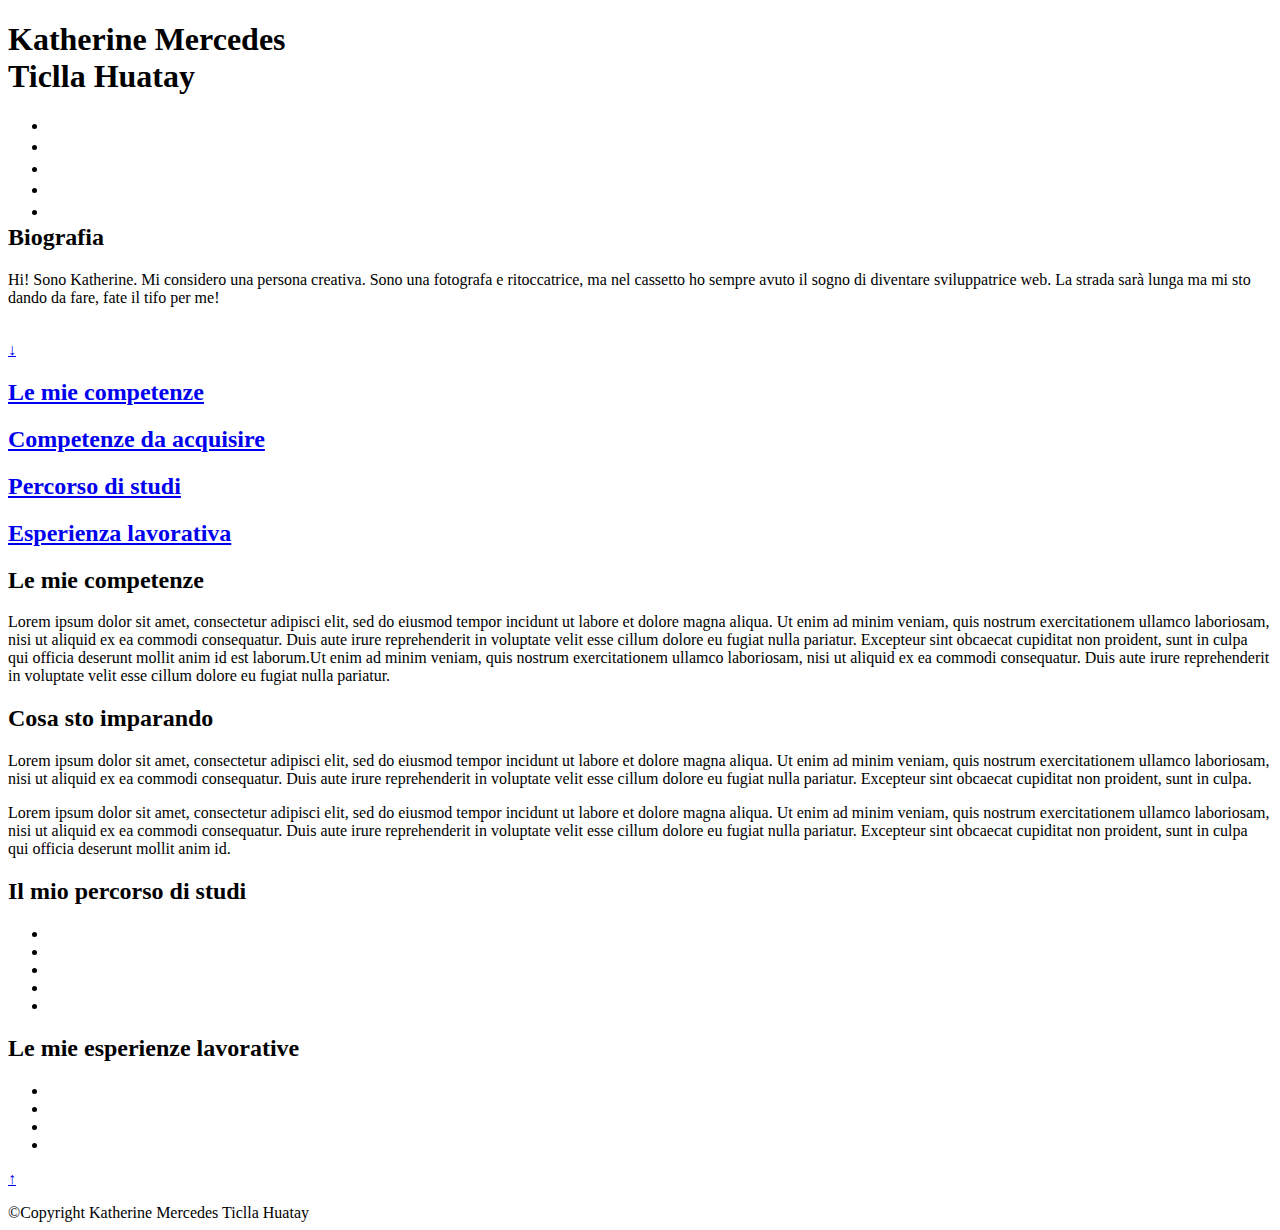
==== D4/D4-B/html/index.html @ 189f8b8a "esercizio D4 A-B" ====
<!DOCTYPE html>
<head>
    <meta charset="utf-8" />
    <link rel="preconnect" href="https://fonts.googleapis.com">
<link rel="preconnect" href="https://fonts.gstatic.com" crossorigin>
<link href="https://fonts.googleapis.com/css2?family=Lobster&display=swap" rel="stylesheet">
    <link rel="stylesheet" href="/css/style.css">
    <title>Presentazione</title>
</head>

<body>
<main>

    <!-- triangoli laterali -->

    <div id="triangoliLaterali">
        <div class="triangle"></div>
        <div class="triangle"></div>
        <div class="triangle"></div>
        <div class="triangle"></div>
        <div class="triangle"></div>
        <div class="triangle"></div>
        <div class="triangle"></div>
        <div class="triangle"></div>
        <div class="triangle"></div>
        <div class="triangle"></div>
        <div class="triangle"></div>
        <div class="triangle"></div>
        <div class="triangle"></div>
    </div>

    <!-- contenuto sinistra -->

    <div class="containerLeft">
        <h1>Katherine Mercedes <br>
        Ticlla Huatay</h1>
            <div id="picture">
            </div>
            <div class="contatti">
            <ul>
                <li><a href="https://cratere-produzioni.webnode.it/"><div id="web"></div></a></li>
                <li><a href="mailto:mhuati@gmail.com"><div id="mail"></div></a></li>
                <li><a href="https://github.com/katherinemercedes/HOMEWORK"><div id="github"></div></a></li>
                <li><a href="https://www.linkedin.com/in/katherineticlla/"><div id="linkedin"></div></a></li>
                <li><a href="https://vimeo.com/user88239840"><div id="vimeo"></div></a></li>
            </ul>
        </div>


        <div class="bioContainer">
            <div class="text">
                <h2>Biografia</h2>
                <p class="paragrafo">Hi! Sono Katherine. Mi considero una persona creativa. Sono una fotografa e ritoccatrice, ma nel cassetto ho sempre avuto il sogno di diventare sviluppatrice web. La strada sarà lunga ma mi sto dando da fare, fate il tifo per me! </p>
                <br><a href="#footer">↓</a>
            </div>
        </div>

        <div class="secondTriangle"></div>
                
    </div>

    </div>

    <!-- triangoli centrali -->

    <div id="triangoliCentrali">
        <div class="triangleC"></div>
        <div class="triangleC"></div>
        <div class="triangleC"></div>
        <div class="triangleC"></div>
        <div class="triangleC"></div>
        <div class="triangleC"></div>
        <div class="triangleC"></div>
        <div class="triangleC"></div>
        <div class="triangleC"></div>
        <div class="triangleC"></div>
        <div class="triangleC"></div>
        <div class="triangleC"></div>
        <div class="triangleC"></div>
    </div>


<!-- fine triangoli centrali -->

<div class="containerDestro">




    <div class="competenze">
        <div class="sticky" id="textCompetenzeUno">
         <h2><a href="#sofare">Le mie competenze</a></h2>
         </div>
     </div>
 
     <div class="competenze">
         <div id="textCompetenzeDue">
         <h2><a href="#nonsofare">Competenze da acquisire</a></h2>
         </div>
     </div>
 

    <div class="competenze">
       <div id="textCompetenzeTre">
        <h2><a href="#studi">Percorso di studi</a></h2>
        </div>
    </div>

    <div class="competenze">
        <div id="textCompetenzeQuattro">
            <h2><a href="#lavoro">Esperienza lavorativa</a></h2>
        </div>
    </div>

</div>


<div id="infouno" >
    <div id="infotextuno">
    <h2 id="sofare">Le mie competenze</h2>
    <p class="paragrafo">Lorem ipsum dolor sit amet, consectetur adipisci elit, sed do eiusmod tempor incidunt ut labore et dolore magna aliqua. Ut enim ad minim veniam, quis nostrum exercitationem ullamco laboriosam, nisi ut aliquid ex ea commodi consequatur. Duis aute irure reprehenderit in voluptate velit esse cillum dolore eu fugiat nulla pariatur. Excepteur sint obcaecat cupiditat non proident, sunt in culpa qui officia deserunt mollit anim id est laborum.Ut enim ad minim veniam, quis nostrum exercitationem ullamco laboriosam, nisi ut aliquid ex ea commodi consequatur. Duis aute irure reprehenderit in voluptate velit esse cillum dolore eu fugiat nulla pariatur.</p>
    </div>
</div>

<div id="infodue" >
    <div id="infotextdueA">
    <h2 id="nonsofare">Cosa sto imparando</h2>
    <p class="paragrafo">Lorem ipsum dolor sit amet, consectetur adipisci elit, sed do eiusmod tempor incidunt ut labore et dolore magna aliqua. Ut enim ad minim veniam, quis nostrum exercitationem ullamco laboriosam, nisi ut aliquid ex ea commodi consequatur. Duis aute irure reprehenderit in voluptate velit esse cillum dolore eu fugiat nulla pariatur. Excepteur sint obcaecat cupiditat non proident, sunt in culpa.</p>
    </div>
    
    <div id="infotextdueB">
    <p class="paragrafo">Lorem ipsum dolor sit amet, consectetur adipisci elit, sed do eiusmod tempor incidunt ut labore et dolore magna aliqua. Ut enim ad minim veniam, quis nostrum exercitationem ullamco laboriosam, nisi ut aliquid ex ea commodi consequatur. Duis aute irure reprehenderit in voluptate velit esse cillum dolore eu fugiat nulla pariatur. Excepteur sint obcaecat cupiditat non proident, sunt in culpa qui officia deserunt mollit anim id.</p>
    </div>
</div>

<div id="infotre" >
    <div id="infotexttre">
    <h2 id="studi">Il mio percorso di studi</h2>
        <ul>
            <li id="bambina"></li>
            <li id="liceo"></li>
            <li id="aba"></li>
            <li id="epicode"></li>
            <li id="computer"></li>
        </ul>
        
    </div>
</div>

<div id="infoquattro" >
    <div id="infotextquattro">
    <h2 id="lavoro">Le mie esperienze lavorative</h2>
    <ul>
        <li id="brama"></li>
        <li id="justeat"></li>
        <li id="unibo"></li>
        <li id="sferisterio"></li>
    </ul>
    </div>
</div>
</main>


<div id="freccia">
    <p><a href="#">↑</a></p>
    </div>


<div id="triangoliBasso">
    <div class="triangleB"></div>
    <div class="triangleB"></div>
    <div class="triangleB"></div>
    <div class="triangleB"></div>
    <div class="triangleB"></div>
    <div class="triangleB"></div>
    <div class="triangleB"></div>
    <div class="triangleB"></div>
    <div class="triangleB"></div>
    <div class="triangleB"></div>
    <div class="triangleB"></div>
    <div class="triangleB"></div>
    <div class="triangleB"></div>
    <div class="triangleB"></div>
    <div class="triangleB"></div>
    <div class="triangleB"></div>
    <div class="triangleB"></div>
    <div class="triangleB"></div>
    <div class="triangleB"></div>
</div>



<footer id="footer">©Copyright Katherine Mercedes Ticlla Huatay </footer>
</body>
</html>
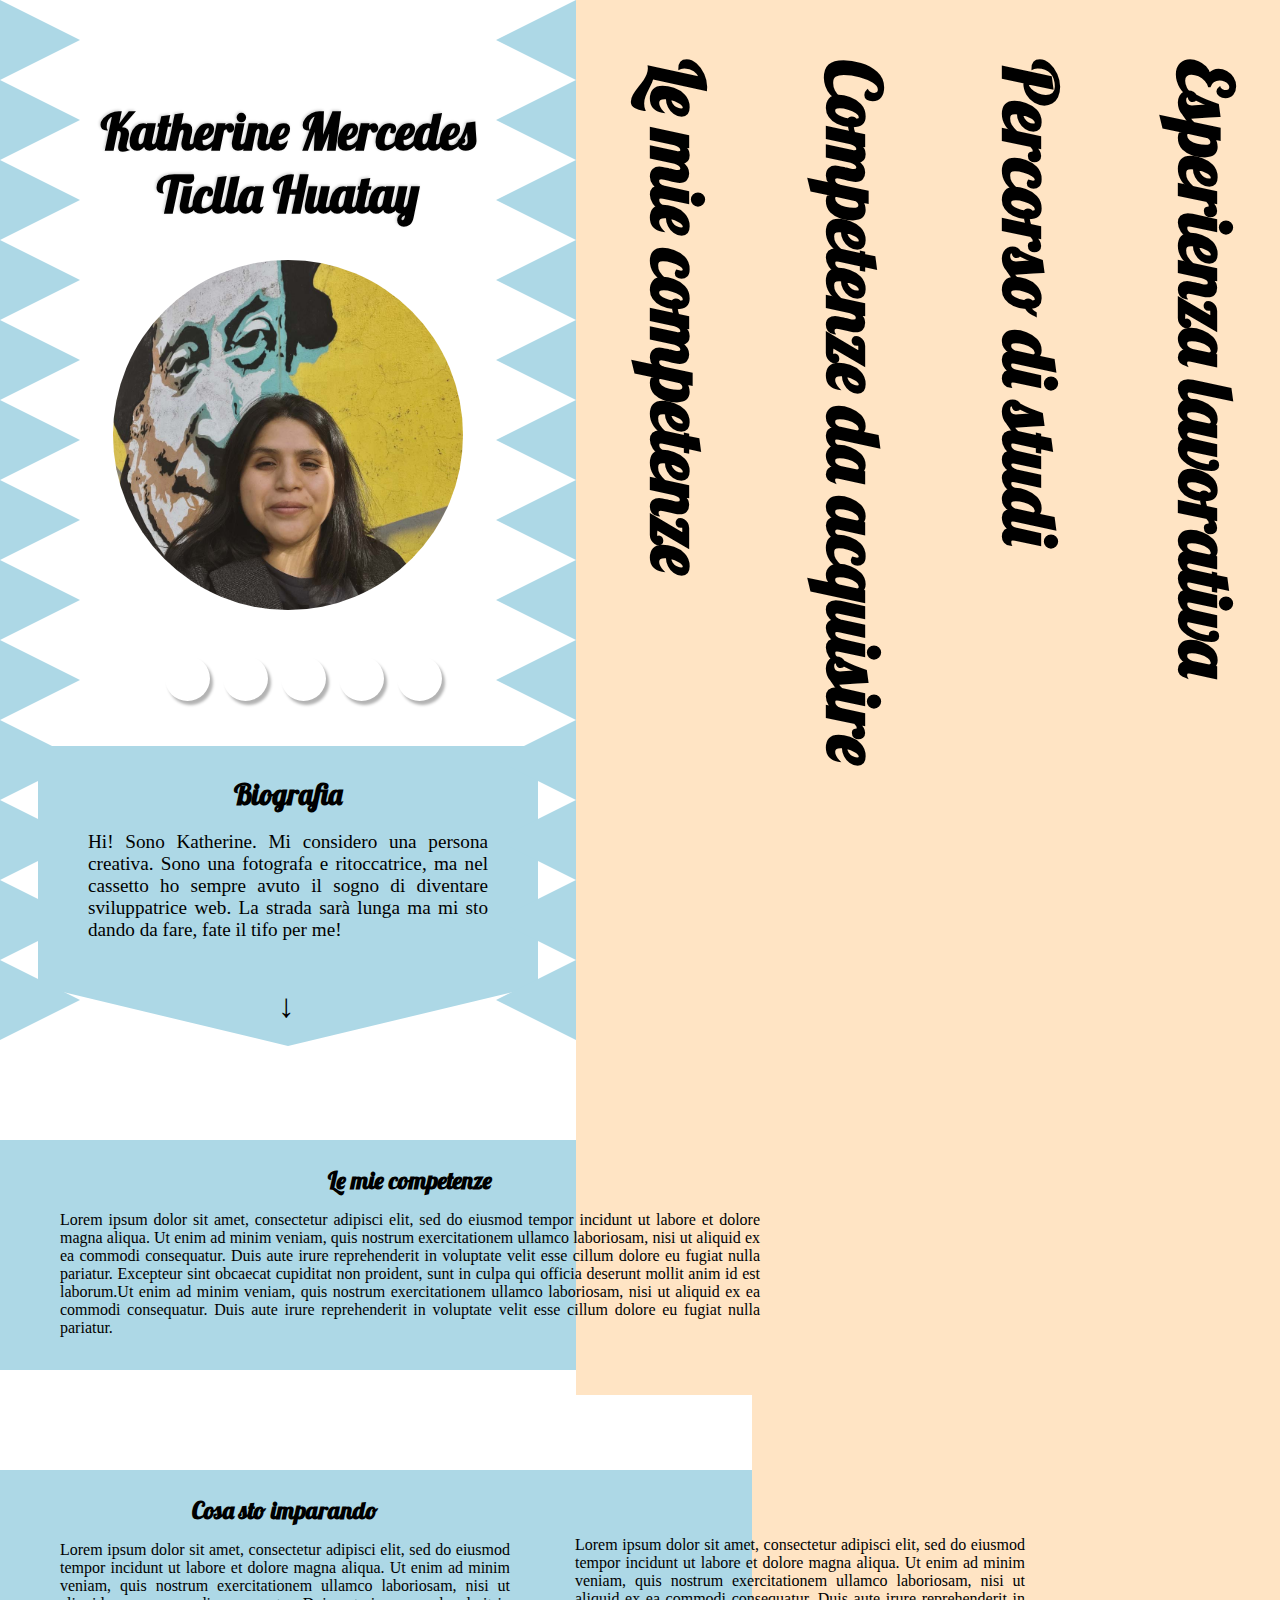
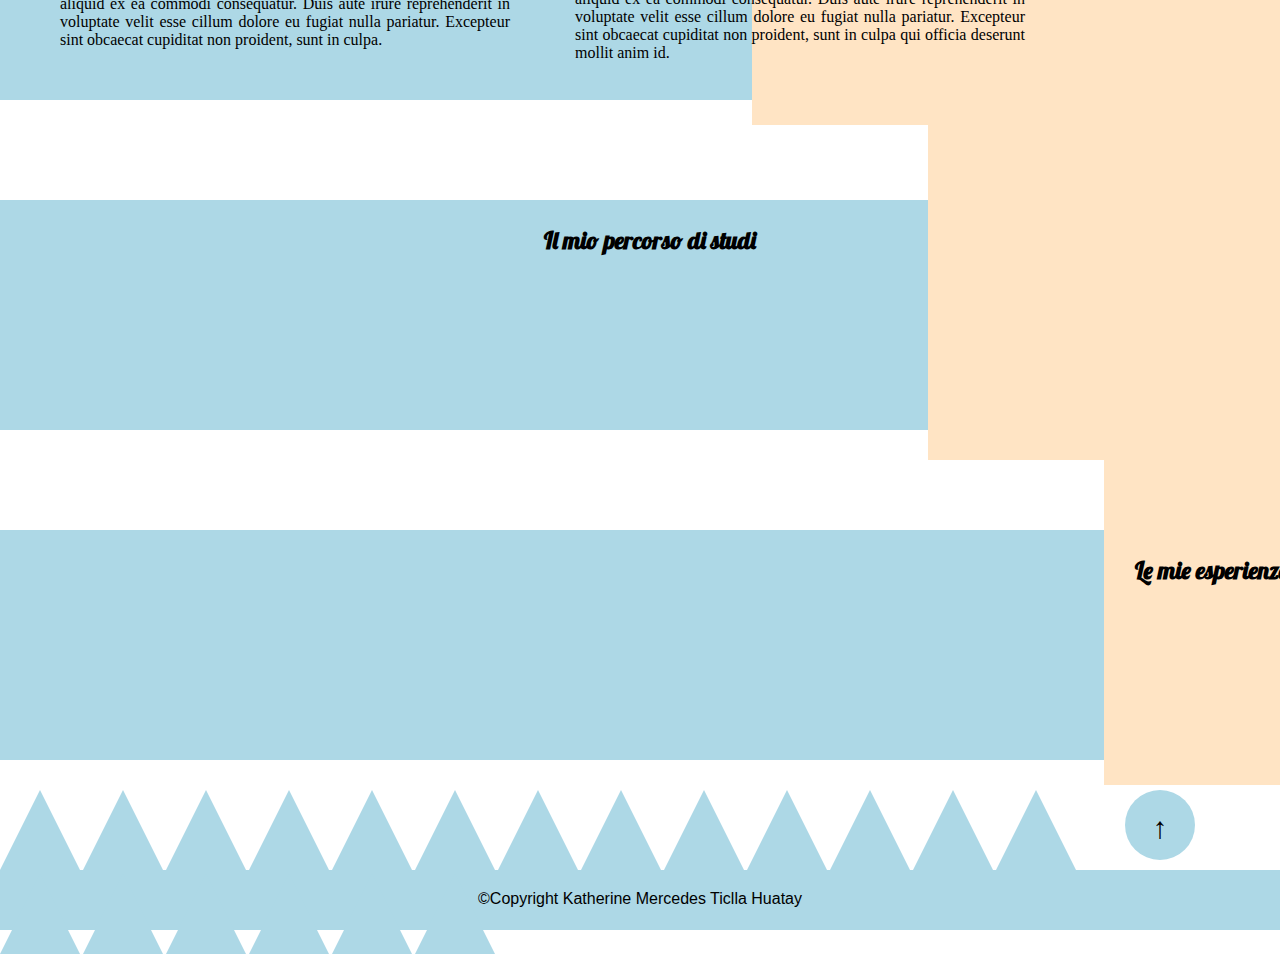
==== commit b1986e75: "path fixed" ====
--- a/D4/D4-B/html/index.html
+++ b/D4/D4-B/html/index.html
@@ -4,7 +4,7 @@
     <link rel="preconnect" href="https://fonts.googleapis.com">
 <link rel="preconnect" href="https://fonts.gstatic.com" crossorigin>
 <link href="https://fonts.googleapis.com/css2?family=Lobster&display=swap" rel="stylesheet">
-    <link rel="stylesheet" href="/css/style.css">
+    <link rel="stylesheet" href="../css/style.css">
     <title>Presentazione</title>
 </head>
 
--- a/D4/D4-B/css/style.css
+++ b/D4/D4-B/css/style.css
@@ -0,0 +1,545 @@
+ body{
+    margin: 0px;
+    font-family: 'Lobster', cursive;
+}
+
+/* triangoli sinistra */
+
+.triangle {
+    width: 0;
+    height: 0;
+    border-top: 40px solid transparent;
+    border-left: 80px solid lightblue;
+    border-bottom: 40px solid transparent;
+}
+
+
+
+#triangoliLaterali{
+    display: block;
+    position: absolute;
+    top:0;
+    left:0 ;
+}
+
+
+/* contenuto sinistra */
+
+.containerLeft{
+    width: 45%;
+    height: 1040px;
+    margin: 0px;
+    background-color:rgb(255, 255, 255);
+    text-align: left;
+    display: inline-block;
+}
+
+h1{
+    padding-top: 100px;
+    margin-top: 0px;
+    font-size: 50px;
+    color: black;
+    text-align: center;
+    text-shadow: -1px -1px 3px rgba(0,0,0,0.2),
+                1px 1px 2px rgba(255,255,255,0.7);
+
+}
+
+
+#picture{
+    width: 350px;
+    height: 350px;
+    background-image: url(../img/me.jpg);
+    background-size: cover;
+    border-radius: 50%;
+    background-position: center center;
+    margin: 0 auto;
+}
+
+/* triangoli centrali */
+
+.triangleC {
+    width: 0;
+    height: 0;
+    border-top: 40px solid transparent;
+    border-right: 80px solid lightblue;
+    border-bottom: 40px solid transparent;
+}
+
+
+
+
+#triangoliCentrali{
+    display: block;
+    position: absolute;
+    top:0;
+    right: 55% ;
+}
+
+/* contenuto destra */
+
+.containerDestro{
+    width: 55%;
+    height: 1040px;
+    background-color: lightblue;
+    float: right;
+}
+
+
+
+/* contatti */
+
+.contatti{
+    width: 100%;
+    height: 120px;
+    text-align: center;
+}
+
+.contatti li{
+    display: inline-block;
+    list-style-type: none;
+    margin-right: 10px;
+    margin-top: 30px;
+}
+
+.contatti li :first-child{
+    display: block;
+}
+
+
+/* icone contatti */
+
+
+#github{
+    width: 45px;
+    height: 45px;
+    background-image: url(/img/github.png);
+    background-size:cover;
+    background-position: center center;
+    border-radius: 50%;
+    box-shadow: 3px 4px 3px rgba(0,0,0,0.3);
+}
+
+#linkedin{
+    width: 45px;
+    height: 45px;
+    background-image: url(/img/linkedin.png);
+    background-size: cover;
+    background-position: center center;
+    border-radius: 50%;
+    box-shadow: 3px 4px 3px rgba(0,0,0,0.3);
+}
+
+#vimeo{
+    width: 45px;
+    height: 45px;
+    background-image: url(/img/vimeo.png);
+    background-size: cover;
+    background-position: center center;
+    border-radius: 50%;
+    box-shadow: 3px 4px 3px rgba(0,0,0,0.3);
+}
+
+#mail{
+    width: 45px;
+    height: 45px;
+    background-image: url(/img/mail.png);
+    background-size: cover;
+    background-position: center center;
+    border-radius: 50%;
+    box-shadow: 3px 4px 3px rgba(0,0,0,0.3);
+}
+
+#web{
+    width: 45px;
+    height: 45px;
+    background-image: url(/img/web.png);
+    background-size: cover;
+    background-position: center center;
+    border-radius: 50%;
+    box-shadow: 3px 4px 3px rgba(0,0,0,0.3);
+}
+
+#github:hover{
+    box-shadow: 0px 0px 0px rgba(255, 255, 255, 0);
+   }
+
+#linkedin:hover{
+    box-shadow: 0px 0px 0px rgba(255, 255, 255, 0);
+   }
+
+#vimeo:hover{
+    box-shadow: 0px 0px 0px rgba(255, 255, 255, 0);
+   }
+
+#mail:hover{
+    box-shadow: 0px 0px 0px rgba(255, 255, 255, 0);
+   }
+
+#web:hover{
+    box-shadow: 0px 0px 0px rgba(255, 255, 255, 0);
+   }
+
+
+
+/* sezione testo informativo destro */
+
+.bioContainer{
+    width: 500px;
+    height: 240px;
+    background-color: lightblue;
+    margin: 0 auto;
+}
+.bioContainer a{
+    padding-left:190px;
+    text-decoration: none;
+    font-size: 33px;
+    font-weight: bolder;
+}
+
+.secondTriangle {
+    width: 0;
+    height: 0;
+    border-top: 60px solid lightblue;
+    border-right: 250px solid transparent;
+    border-left: 250px solid transparent;
+    border-bottom: 300px solid transparent;
+    margin: 0 auto;
+    display: relative;
+}
+
+
+
+.paragrafo{
+    font-family: Georgia, 'Times New Roman', Times, serif;
+}
+
+.text{
+    text-align: justify;
+    padding: 20px 50px;
+    font-size: larger;
+    margin: 0 auto;
+}
+
+.competenze{
+    float: left;
+    width: 25%;
+    height: 2150px;
+    padding: 0 auto;
+}
+
+a{
+    text-decoration: none;
+    color: black;
+}
+
+a:before{
+    color: black;
+}
+
+.competenze a:hover{
+    color: white;
+}
+
+
+
+a:visited{
+    color: black;
+}
+
+
+#textCompetenzeUno{
+    text-align: justify;
+    padding: 50px 50px;
+    font-size: 50px;
+    background-color: bisque;
+    width: 100px;
+    height: 1295px;
+    margin: 0 auto;
+    writing-mode: vertical-rl;
+    text-orientation: mixed;
+}
+
+
+#textCompetenzeDue{
+    text-align: justify;
+    padding: 50px 50px;
+    font-size: 50px;
+    background-color: bisque;
+    width: 100px;
+    height: 1625px;
+    margin: 0 auto;
+    writing-mode: vertical-rl;
+    text-orientation: mixed;
+}
+
+
+#textCompetenzeTre{
+    text-align: justify;
+    padding: 50px 50px;
+    font-size: 50px;
+    background-color: bisque;
+    width: 100px;
+    height: 1960px;
+    margin: 0 auto;
+    writing-mode: vertical-rl;
+    text-orientation: mixed;
+}
+
+
+#textCompetenzeQuattro{
+    text-align: justify;
+    padding: 50px 50px;
+    font-size: 50px;
+    background-color: bisque;
+    width: 100px;
+    height: 2285px;
+    margin: 0 auto;
+    writing-mode: vertical-rl;
+    text-orientation: mixed;
+}
+
+
+h2{
+    margin: 0px;
+    padding-top: 10px;
+    text-align: center;
+}
+
+.competenze h2{
+    text-align: left;
+}
+
+ul li{
+    list-style-type:none;
+    display: inline-block;
+}
+
+
+/* immagini studio */
+
+#bambina{
+    background-image: url(/img/bambina.png);
+    width: 50px;
+    height: 100px;
+    background-size: cover;
+    position: center center;
+    margin-right: 20px;
+}
+
+#liceo{
+    background-image: url(/img/liceo.png);
+    width: 350px;
+    height: 75px;
+    background-size: cover;
+    position: center center;
+    margin-right: 15px;
+}
+
+#aba{
+    background-image: url(/img/logoabaurb.png);
+    width: 180px;
+    height: 75px;
+    background-size: cover;
+    margin-right: 15px;
+}
+
+
+
+#epicode{
+    background-image: url(/img/epicode.png);
+    width: 300px;
+    height: 70px;
+    background-size: cover;
+    position: center center;
+    margin-right: 15px;
+}
+
+#computer{
+    background-image: url(/img/boy-on-computer.png);
+    width: 100px;
+    height: 100px;
+    background-size: cover;
+    position: center center;
+}
+
+/* immagini lavoro */
+
+
+#brama{
+    background-image: url(/img/brama.png);
+    width: 100px;
+    height: 100px;
+    background-size: cover;
+    position: center center;
+    margin-right: 15px;
+}
+
+#justeat{
+    background-image: url(/img/justeat.png);
+    width: 100px;
+    height: 100px;
+    background-size: cover;
+    position: center center;
+    margin-right: 15px;
+}
+
+#unibo{
+    background-image: url(/img/unibo.png);
+    width: 100px;
+    height: 100px;
+    background-size: cover;
+    margin-right: 20px;
+}
+
+#sferisterio{
+    background-image: url(/img/sferisterio.png);
+    width: 200px;
+    height: 100px;
+    background-size: cover;
+    position: center center;
+}
+
+
+/* sezione informazioni */
+
+
+#infouno{
+    width: 1055px;
+    height: 230px;
+    margin-top: 100px;
+    background-color:lightblue ;
+}
+
+#infotextuno{
+    width: 700px;
+    height: 280px;
+    margin-left: 50px;
+    padding: 15px 25px 0 10px;
+    text-align:justify;
+}
+
+#infodue{
+    width: 1300px;
+    height: 230px;
+    margin-top: 100px;
+    background-color:lightblue ;
+}
+
+#infotextdueA{
+    width: 450px;
+    height: 215px;
+    margin-left:50px;
+    padding: 15px 25px 0 10px;
+    text-align:justify;
+    float: left;
+}
+
+#infotextdueB{
+    width: 450px;
+    height: 180px;
+    margin-left:30px;
+    padding: 50px 25px 0 10px;
+    text-align:justify;
+    float: left;
+}
+
+#infotre{
+    width: 1550px;
+    height: 230px;
+    margin-top: 100px;
+    background-color:lightblue ;
+}
+
+#infotexttre{
+    width: 1200px;
+    height: 280px;
+    margin-left: 40px;
+    padding: 15px 25px 0 10px;
+    text-align:justify;
+}
+
+#infoquattro{
+    width: 100%;
+    height: 230px;
+    margin-top: 100px;
+    margin-bottom: 30px;
+    background-color:lightblue ;
+}
+
+#infotextquattro{
+    width: 700px;
+    height: 280px;
+    margin-left: 900px;
+    padding: 15px 25px 0 10px;
+    text-align:justify;
+}
+
+footer{
+    font-family: 'Gill Sans', 'Gill Sans MT', Calibri, 'Trebuchet MS', sans-serif;
+    text-align: center;
+    margin-top: 30px;
+}
+
+
+
+#freccia{
+    width: 70px;
+    height: 70px;
+    float: right;
+    text-align: center;
+    font-size: large;
+    font-weight: bolder;
+    background-color: lightblue;
+    border-radius: 50%;
+    margin-right: 85px;
+
+}
+
+#freccia a{
+    text-decoration: none;
+    display: block;
+    font-size: 30px;
+    margin-bottom: 30px;
+}
+
+
+/* footer */
+
+
+.cerchioFreccia{
+    width: 10px;
+    height: 10px;
+    background-color: lightblue;
+    border-radius: 50%;
+    margin-bottom: 10px;
+
+}
+
+#footer{
+    width: 100%;
+    height: 40px;
+    padding: 0 auto;
+    padding-top: 20px;
+    margin-top: 0px;
+    margin-bottom: 0;
+    background-color: lightblue;
+}
+
+
+.triangleB {
+    width: 0;
+    height: 0;
+    border-top: 0px solid lightblue;
+    border-right: 40px solid transparent;
+    border-bottom: 80px solid lightblue;
+    border-left: 40px solid transparent;
+    display: inline-block;
+    padding: 0px;
+}
+
+
+
+#triangoliBasso{
+    height: 80px;
+}
